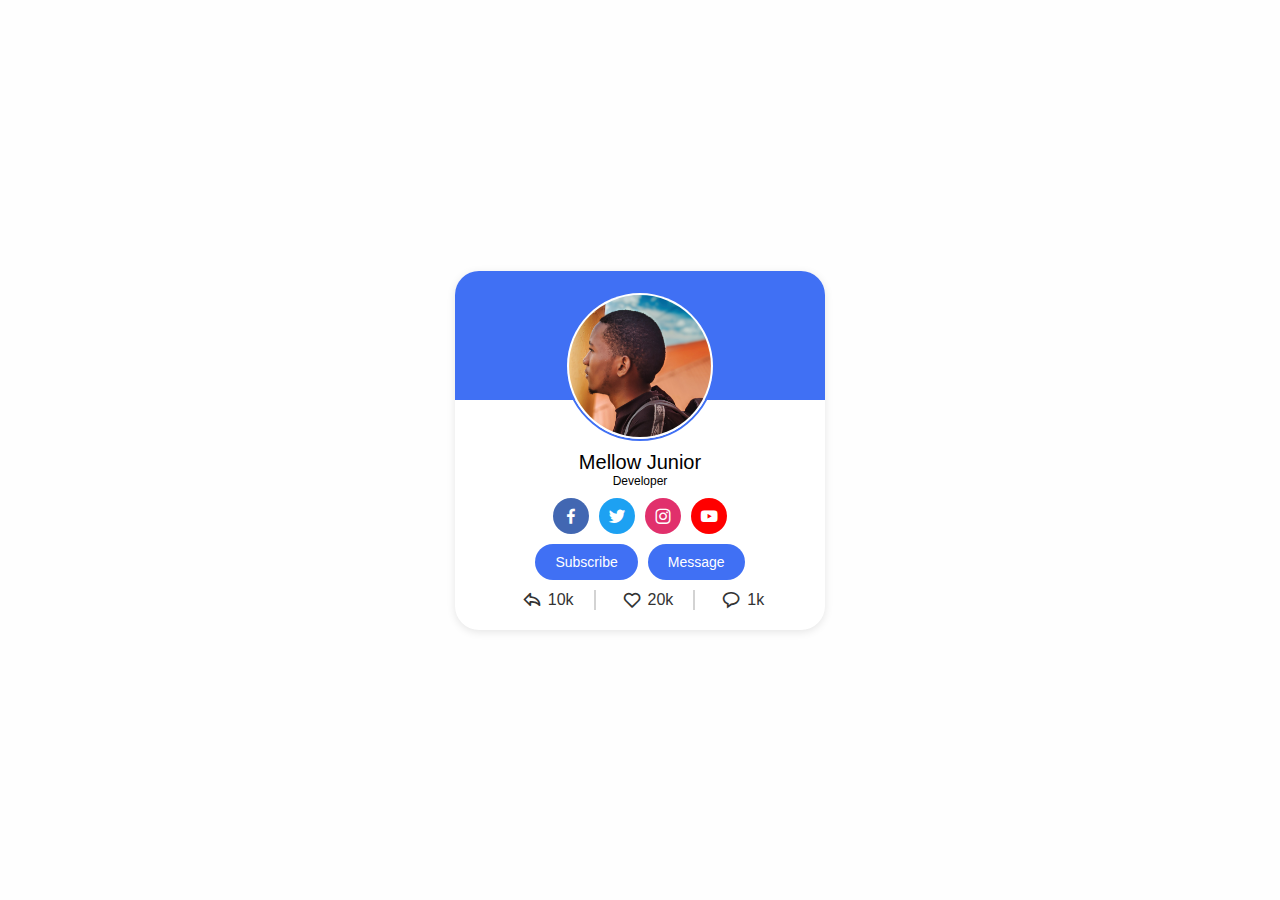
==== index.html @ a34df691 "Adding files using git bash" ====
<!DOCTYPE html>
<html>
<head>
	<meta charset="utf-8">
	<meta name="viewport" content="width=device-width, initial-scale=1">
	<title>Attempt 2 - profile card</title>
	<link rel="stylesheet" type="text/css" href="main.css">
	<link href='https://unpkg.com/boxicons@2.1.4/css/boxicons.min.css' rel='stylesheet'>
</head>
<body>
	<div class="profile-card">
		<div class="image">
			<img src="profile.jpg" class="profile-img">
		</div>

		<div class="text-data">
			<span class="name">Mellow Junior</span>
			<span class="occupation">Developer</span>
		</div>

		<div class="social-buttons">
			<a href="#" class="link" style="background: #4267b2;"><i class="bx bxl-facebook"></i></a>
			<a href="#" class="link" style="background: #1da1f2"><i class="bx bxl-twitter"></i></a>
			<a href="#" class="link" style="background: #e1306c;"><i class="bx bxl-instagram"></i></a>
			<a href="#" class="link" style="background: #ff0000;"><i class="bx bxl-youtube"></i></a>
		</div>

		<div class="buttons">
			<button class="button">Subscribe</button>
			<button class="button">Message</button>
		</div>

		<div class="analytics">
			<div class="data">
				<i class="bx bx-share"></i>
				<span class="number">10k</span>
			</div>

			<div class="data">
				<i class="bx bx-heart"></i>
				<span class="number">20k</span>
			</div>

			<div class="data">
				<i class="bx bx-message-rounded"></i>
				<span class="number">1k</span>
			</div>
		</div>
	</div>
</body>
</html>
---- main.css ----
*{
	margin: 0;
	padding: 0;
	box-sizing: border-box;
	font-family: sans-serif;
}

body{
	background-color: #fefefe;
	height: 100vh;
	display: flex;
	align-items: center;
	justify-content: center;
}
.profile-card{
	display: flex;
	flex-direction: column;
	align-items: center;
	justify-content: center;
	padding: 20px;
	max-width: 370px;
	width: 100%;
	background-color: #fff;
	border-radius: 24px;
	box-shadow: 0 2px 8px rgba(0, 0, 0, 0.1);
	position: relative;
}
.profile-card::before{
	content: '';
	position: absolute;
	top: 0;
	left: 0;
	background-color: #4070f4;
	width: 100%;
	height: 36%;
	border-radius: 24px 24px 0 0;
}
.profile-card .image{
	width: 150px;
	height: 150px;
	display: flex;
	align-items: center;
	justify-content: center;
	border: 2px solid #4070f4;
	border-radius: 50%;
}

.image .profile-img{
	position: relative;
	width: 100%;
	height: 100%;
	object-fit: cover;
	padding: 2px;
	border-radius: 50%;
	background-color: #fff;
}

.text-data{
	display: flex;
	flex-direction: column;
	align-items: center;
	justify-content: center;
	margin-top: 10px;
}

.text-data .name{
	font-size: 20px;
	font-weight: 500;
}
.text-data .occupation{
	font-size: 12px;
	font-weight: 200;
}

.social-buttons{
	display: flex;
	align-items: center;
	justify-content: center;
}

.social-buttons .link{
	display: flex;
	align-items: center;
	justify-content: center;
	padding: 8px;
	margin: 10px 5px;
	background-color: lightblue;
	border-radius: 50%;
	text-decoration: none;
	font-size: 20px;
	color: white;
	transition: all 0.2 ease;
}

.social-buttons .link:hover{
	opacity: 0.8;
}

.buttons{
	display: flex;
	align-items: center;
	justify-content: center;

}
.buttons .button{
	display: flex;
	align-items: center;
	justify-content: center;
	background-color: #4070f4;
	padding: 10px 20px;
	border-radius: 24px;
	border: none;
	color: white;
	font-size: 14px;
	font-weight: 400;
	margin: 0 5px;
	cursor: pointer;
	transition: all 0.3 ease;
}

.buttons .button:hover{
	opacity: 0.8;
}

.analytics{
	display: flex;
	align-items: center;
	justify-content: center;
	margin-top: 10px;
}
.analytics .data{
	display: flex;
	align-items: center;
	justify-content: center;
	padding: 0 20px;
	color: #333;
	border-right: 2px solid lightgrey;
}
.data i{
	font-size: 20px;
	margin: 0 6px;
}
.data:last-child{
	border-right: none;
}
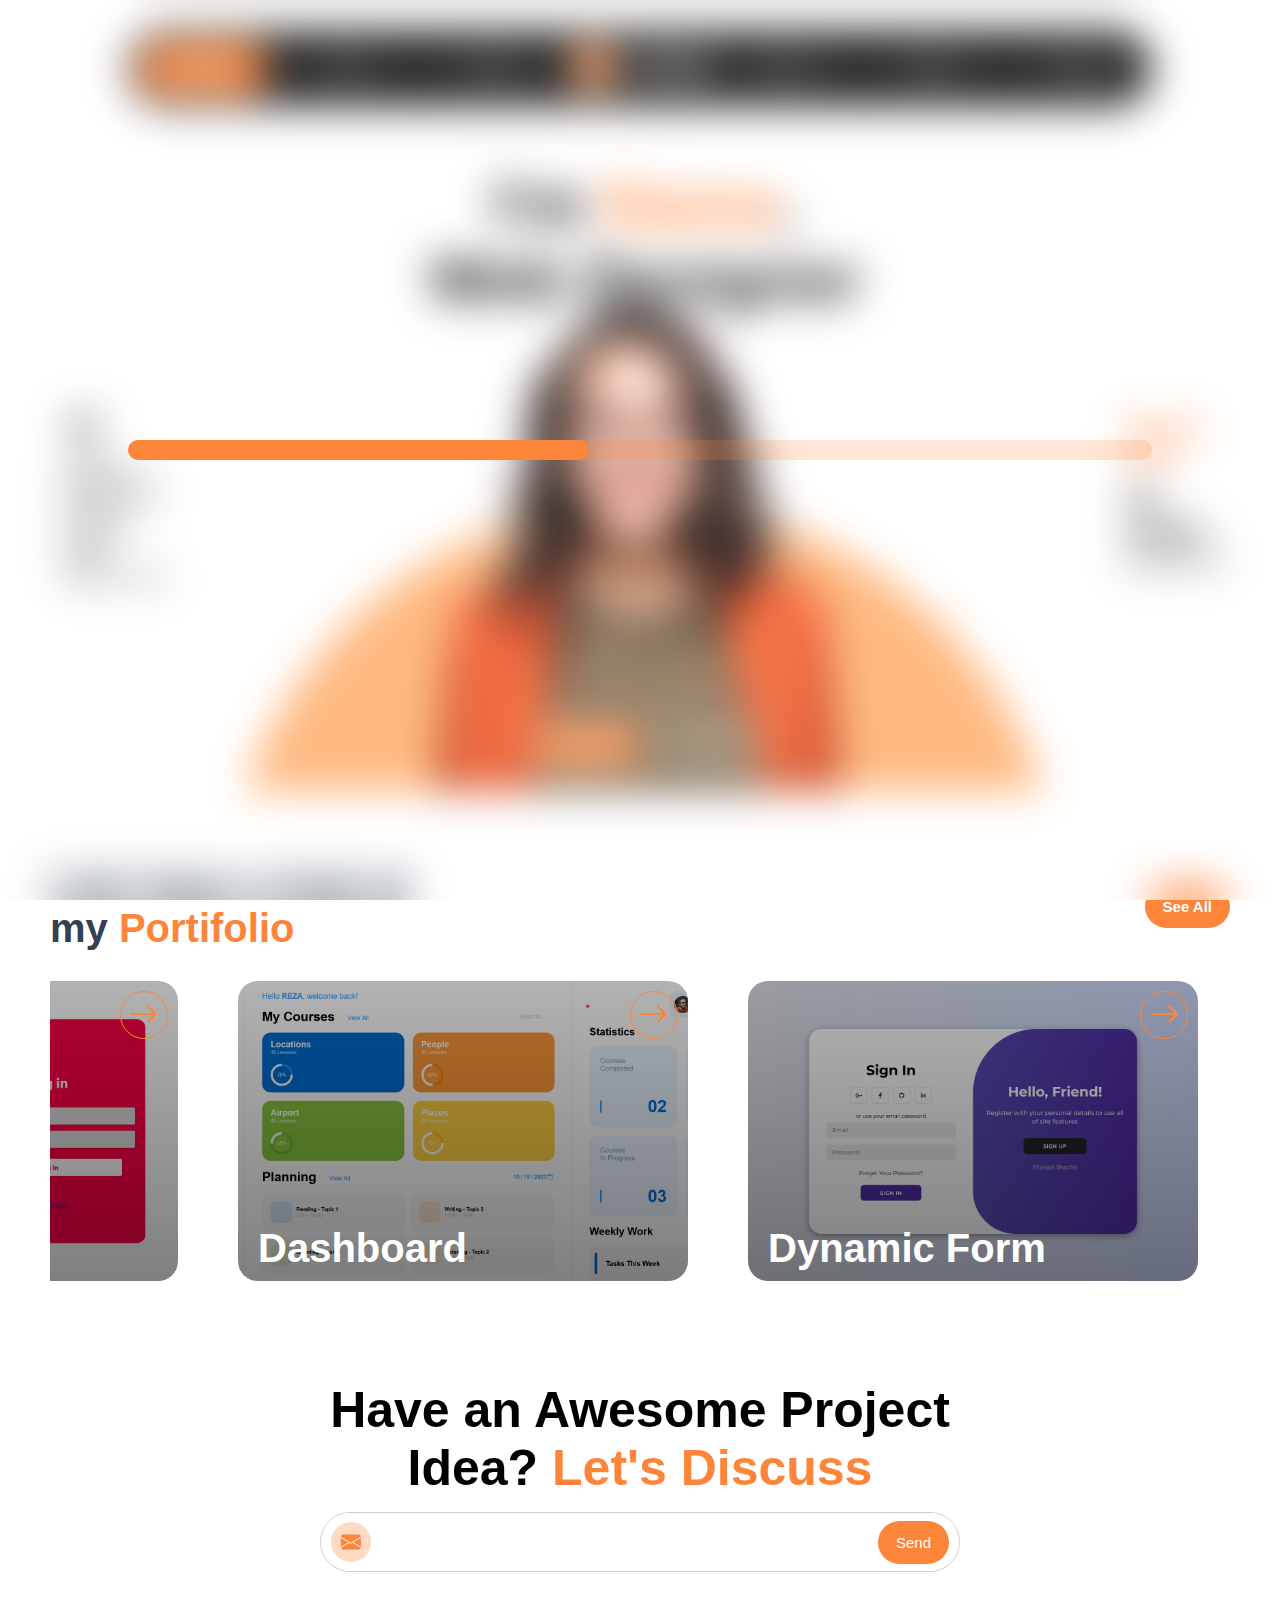
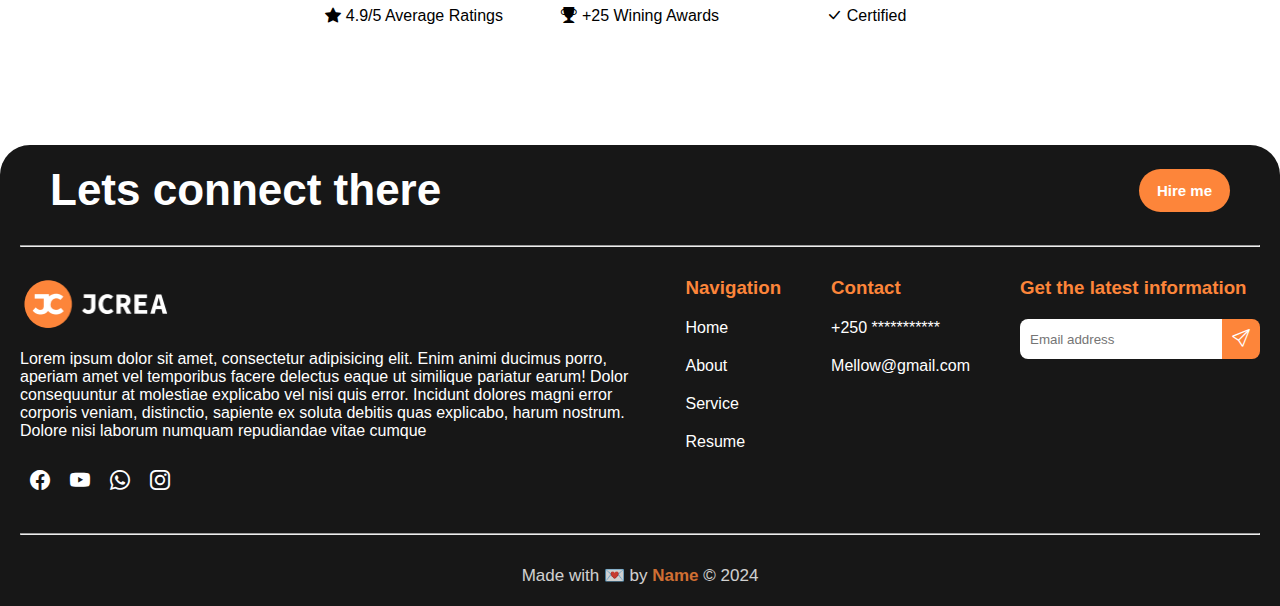
==== commit ecb228e8: "ok" ====
--- a/index.html
+++ b/index.html
@@ -1,51 +1,185 @@
 <!DOCTYPE html>
-<html>
+<html lang="en">
 <head>
-	<meta charset="utf-8">
-	<meta name="viewport" content="width=device-width, initial-scale=1">
-	<title>Attempt 2 - profile card</title>
-	<link rel="stylesheet" type="text/css" href="main.css">
-	<link href='https://unpkg.com/boxicons@2.1.4/css/boxicons.min.css' rel='stylesheet'>
+    <meta charset="UTF-8">
+    <meta name="viewport" content="width=device-width, initial-scale=1.0">
+    <title>Portifolio</title>
+    <link rel="stylesheet" href="assets/vendor/icons/bootstrap-icons.css">
+    <link rel="stylesheet" href="assets/css/main.css">
 </head>
-<body>
-	<div class="profile-card">
-		<div class="image">
-			<img src="profile.jpg" class="profile-img">
-		</div>
+<body onload="load_now()">
+    <header class="navigation">
+        <nav>
+            <div class="left-navs">
+                <a href="#" class="nav-link active">Home</a>
+                <a href="#contact" class="nav-link">About</a>
+                <a href="#portifolio" class="nav-link">Service</a>
+            </div>
+            
+            <div class="middle-navs">
+                <img src="assets/img/logo.png" alt="logo-img">
+            </div>
 
-		<div class="text-data">
-			<span class="name">Mellow Junior</span>
-			<span class="occupation">Developer</span>
-		</div>
+            <div class="right-navs">
+                <a href="#portifolio" class="nav-link">Resume</a>
+                <a href="#portifolio" class="nav-link">Project</a>
+                <a href="#contact" class="nav-link">Contact</a>
+            </div>
+        </nav>
+    </header>
 
-		<div class="social-buttons">
-			<a href="#" class="link" style="background: #4267b2;"><i class="bx bxl-facebook"></i></a>
-			<a href="#" class="link" style="background: #1da1f2"><i class="bx bxl-twitter"></i></a>
-			<a href="#" class="link" style="background: #e1306c;"><i class="bx bxl-instagram"></i></a>
-			<a href="#" class="link" style="background: #ff0000;"><i class="bx bxl-youtube"></i></a>
-		</div>
+    <!-- =========================================== -->
+    <section class="hero" id="hero">
+        <div class="content">
+            <div class="left-cont">
+                <i class="bi bi-quote"></i>
+                <p>Name's Exceptional product design ensure our website's success. Highly Recommended</p>
+            </div>
+            <div class="middle-cont">
+                <h3>I'm <span>Name</span>,<br>Web Designer</h3>
+                <img src="assets/img/hero.png" alt="hero-img">
+                <div class="options">
+                    <div class="opt active">Portifolio</div>
+                    <div class="opt">Hire me</div>
+                </div>
+            </div>
+            <div class="right-cont">
+                <div class="stars">
+                    <i class="bi bi-star-fill"></i>
+                    <i class="bi bi-star-fill"></i>
+                    <i class="bi bi-star-fill"></i>
+                    <i class="bi bi-star-fill"></i>
+                    <i class="bi bi-star-fill"></i>
+                </div>
+                <div class="text">
+                    <h4>10 Years</h4>
+                    <h5>Experience</h5>
+                </div>
+            </div>
 
-		<div class="buttons">
-			<button class="button">Subscribe</button>
-			<button class="button">Message</button>
-		</div>
+        </div>
+    </section>
+    <!-- =========================================== -->
 
-		<div class="analytics">
-			<div class="data">
-				<i class="bx bx-share"></i>
-				<span class="number">10k</span>
-			</div>
+    <section class="portifolio" id="portifolio">
+        <div class="top">
+            <h3>Lets have a look at<br>my <span>Portifolio</span></h3>
+            <button class="more">See All</button>
+        </div>
 
-			<div class="data">
-				<i class="bx bx-heart"></i>
-				<span class="number">20k</span>
-			</div>
+        <div class="projects-container" id="projs">
 
-			<div class="data">
-				<i class="bx bx-message-rounded"></i>
-				<span class="number">1k</span>
-			</div>
-		</div>
-	</div>
+            <div class="procjet">
+                <a href="#"><i class="bi bi-arrow-right"></i></a>
+                <div class="img" style="background: linear-gradient(rgba(0, 0, 0, 0.3), rgba(0, 0, 0, 0.5)), url('assets/img/p2.png');background-position: center;background-size: cover;background-repeat: no-repeat;"></div>
+                <h3>Login Form</h3>
+            </div>
+
+            <div class="procjet">
+                <a href="#"><i class="bi bi-arrow-right"></i></a>
+                <div class="img" style="background: linear-gradient(rgba(0, 0, 0, 0.3), rgba(0, 0, 0, 0.5)), url('assets/img/p3.png');background-position: center;background-size: cover;background-repeat: no-repeat;"></div>
+                <h3>Dashboard</h3>
+            </div>
+
+            <div class="procjet">
+                <a href="#"><i class="bi bi-arrow-right"></i></a>
+                <div class="img" style="background: linear-gradient(rgba(0, 0, 0, 0.3), rgba(0, 0, 0, 0.5)), url('assets/img/p4.png');background-position: center;background-size: cover;background-repeat: no-repeat;"></div>
+                <h3>Dynamic Form</h3>
+            </div>
+
+            <div class="procjet">
+                <a href="#"><i class="bi bi-arrow-right"></i></a>
+                <div class="img" style="background: linear-gradient(rgba(0, 0, 0, 0.3), rgba(0, 0, 0, 0.5)), url('assets/img/p5.png');background-position: center;background-size: cover;background-repeat: no-repeat;"></div>
+                <h3>Color changer</h3>
+            </div>
+
+            <div class="procjet">
+                <a href="#"><i class="bi bi-arrow-right"></i></a>
+                <div class="img" style="background: linear-gradient(rgba(0, 0, 0, 0.3), rgba(0, 0, 0, 0.5)), url('assets/img/p5.jpg');background-position: center;background-size: cover;background-repeat: no-repeat;"></div>
+                <h3>Graphic design</h3>
+            </div>
+        </div>
+    </section>
+    
+    <section class="email-section" id="contact">
+        <div class="content">
+            <h3>Have an Awesome Project<br>Idea? <span>Let's Discuss</span></h3>
+            <div class="input-container">
+                <span class="bi bi-envelope-fill"></span>
+                <input type="email" class="email">
+                <button class="send">Send</button>
+            </div>
+            <div class="achvs">
+                <div class="achv">
+                    <i class="bi bi-star-fill"></i>
+                    <p class="text">4.9/5 Average Ratings</p>
+                </div>
+
+                <div class="achv">
+                    <i class="bi bi-trophy-fill"></i>
+                    <p class="text">+25 Wining Awards</p>
+                </div>
+
+                <div class="achv">
+                    <i class="bi bi-check-lg"></i>
+                    <p class="text">Certified</p>
+                </div>
+            </div>
+        </div>
+    </section>
+
+    <footer class="footer">
+        <div class="top">
+            <h3>Lets connect there</h3>
+            <button class="hire">Hire me</button>
+        </div>
+        
+        <hr>
+
+        <div class="pts">
+            <div class="pt pt-1">
+                <img src="assets/img/logo.png" alt="logo-img">
+                <p>Lorem ipsum dolor sit amet, consectetur adipisicing elit. Enim animi ducimus porro, aperiam amet vel temporibus facere delectus eaque ut similique pariatur earum! Dolor consequuntur at molestiae explicabo vel nisi quis error. Incidunt dolores magni error corporis veniam, distinctio, sapiente ex soluta debitis quas explicabo, harum nostrum. Dolore nisi laborum numquam repudiandae vitae cumque </p>
+                <div class="social-links">
+                    <a href="#"><i class="bi bi-facebook"></i></a>
+                    <a href="#"><i class="bi bi-youtube"></i></a>
+                    <a href="#"><i class="bi bi-whatsapp"></i></a>
+                    <a href="#"><i class="bi bi-instagram"></i></a>
+                </div>
+            </div>
+            <div class="pt pt-2">
+                <h3><span>Navigation</span></h3>
+                <div class="navs">
+                    <a href="#hero">Home</a>
+                    <a href="#contact">About</a>
+                    <a href="#portifolio">Service</a>
+                    <a href="#portifolio">Resume</a>
+                </div>
+            </div>
+            <div class="pt pt-3">
+                <h3><span>Contact</span></h3>
+                <div class="navs">
+                    <p>+250 ***********</p>
+                    <p>Mellow@gmail.com</p>
+                </div>
+            </div>
+            <div class="pt pt-4">
+                <h3><span>Get the latest information</span></h3>
+                <div class="inp-group">
+                    <input type="email" placeholder="Email address">
+                    <button><i class="bi bi-send"></i></button>
+                </div>
+            </div>
+        </div>
+
+        <hr>
+        
+        <p class="footer-text">Made with 💌 by <b><span>Name</span></b> &copy; 2024</p>
+    </footer>
+
+    <div class="preloader">
+        <div class="loading-bar"><div class="loading"></div></div>
+    </div>
+    <script src="assets/js/main.js"></script>
 </body>
 </html>--- a/assets/css/main.css
+++ b/assets/css/main.css
@@ -0,0 +1,467 @@
+:root {
+  --primary: #fd853a;
+  --secondary: #171717;
+  --nav-text: #fff;
+  --body-text: #344054;
+  --rad: 80px;
+  --font: sans-serif;
+}
+* {
+  margin: 0;
+  padding: 0;
+  box-sizing: border-box;
+  font-family: var(--font);
+  scrollbar-width: thin;
+  scroll-behavior: smooth;
+}
+header {
+  display: flex;
+  justify-content: center;
+  margin-top: 30px;
+}
+nav {
+  background: var(--secondary);
+  display: flex;
+  justify-content: space-between;
+  align-items: center;
+  width: 80%;
+  padding: 10px;
+  border-radius: var(--rad);
+  border: none;
+}
+.left-navs,
+.right-navs {
+  display: flex;
+  gap: 15px;
+}
+nav a {
+  color: var(--nav-text);
+  text-decoration: none;
+  height: 55px;
+  width: 130px;
+  display: flex;
+  justify-content: center;
+  align-items: center;
+  border-radius: var(--rad);
+  transition: .2s;
+}
+nav a.active {
+  background: var(--primary);
+  font-weight: 900;
+}
+nav a:hover {
+  background: var(--primary);
+  opacity: 0.9;
+}
+.hero {
+  display: flex;
+  justify-content: center;
+  margin-top: 40px;
+}
+.content {
+  display: flex;
+  width: 90%;
+  align-items: center;
+}
+.left-cont,
+middle-cont,
+.right-cont {
+  flex: 50%;
+  width: 100%;
+}
+.left-cont p {
+  font-size: 15px;
+  width: 100%;
+}
+.left-cont i {
+  font-size: 40px
+
+
+
+
+}
+.middle-cont {
+  display: flex;
+  flex-direction: column;
+  align-items: center;
+  position: relative;
+}
+.middle-cont h3 {
+  font-size: 65px;
+  text-align: center;
+  font-weight: 600;
+  position: relative;
+  top: 20px;
+/*   z-index: -1 */
+}
+span {
+  color: var(--primary);
+}
+.middle-cont .options {
+  display: flex;
+  align-items: center;
+  justify-content: center;
+  gap: 10px;
+  background: rgba(255, 255, 255, 0.1);
+  backdrop-filter: blur(3px);
+  border: 2px solid rgba(255, 255, 255, 0.6);
+  width: 230px;
+  height: 50px;
+  padding: 5px;
+  position: relative;
+  bottom: 70px;
+  border-radius: var(--rad);
+}
+.middle-cont .options .opt {
+  height: 40px;
+  padding: 15px;
+  display: flex;
+  align-items: center;
+  justify-content: center;
+  width: 100%;
+  border-radius: var(--rad);
+  color: var(--nav-text);
+  cursor: pointer;
+}
+.options .opt.active {
+  background: var(--primary);
+  font-weight: 600;
+}
+.right-cont {
+  display: flex;
+  flex-direction: column;
+  gap: 10px;
+  align-items: center;
+}
+.right-cont .text h4 {
+  font-size: 30px;
+  font-weight: 900;
+}
+.right-cont i {
+  color: var(--primary);
+  font-size: 22px;
+}
+.right-cont .text h5 {
+  font-size: 20px;
+  display: flex;
+  justify-content: flex-end;
+  font-weight: 400;
+}
+.portifolio {
+  display: flex;
+  flex-direction: column;
+  gap: 30px;
+  margin: 20px 50px;
+}
+.portifolio .top{
+  display: flex;
+  align-items: center;
+  justify-content: space-between;
+}
+.portifolio .top h3{
+  font-size: 40px;
+  font-weight: 800;
+  color: var(--body-text);
+}
+.more{
+  font-size: 15px;  
+  padding: 13px 18px;
+  border-radius: var(--rad);
+  border: none;
+  background: var(--primary);
+  color: var(--nav-text);
+  font-weight: 600;
+  transition: .2s all ease;
+  cursor: pointer;
+}
+.more:hover{
+  background: var(--secondary);
+  color: var(--nav-text);
+}
+.more:active{
+  opacity: 0.8;
+}
+.projects-container{
+  display: flex;
+  gap: 60px;
+  /* flex-wrap: wrap; */
+  overflow-x: hidden;
+}
+.projects-container .procjet{
+  display: flex;
+  flex-direction: column;
+  position: relative;
+}
+.procjet a{
+  font-size: 30px;
+  font-weight: 900;
+  border: 1px solid;
+  width: fit-content;
+  padding: 6px 8px;
+  border-radius: 100%;
+  display: flex;
+  align-items: center;
+  justify-content: center;
+  color: var(--primary);
+  position: absolute;
+  right: 10px;
+  top: 10px;
+  z-index: 100;
+  transition: .2s all ease;
+}
+.procjet a:hover{
+  background: var(--primary);
+  color: black;
+  border-color: var(--primary);
+  box-shadow: 0 0 6px var(--primary);
+}
+.projects-container .procjet .img{
+  width: 450px;
+  height: 300px;
+  background-color: var(--primary);
+  background: linear-gradient(rgba(0, 0, 0, 0.3), rgba(0, 0, 0, 0.5));
+  /* filter: brightness(50%); */
+  border-radius: 20px;
+}
+.procjet h3{
+  font-size: 40px;
+  position: absolute;
+  bottom: 0;
+  padding: 10px 20px;
+  color: white;
+}
+
+.email-section{
+  margin: 100px 0px;
+  display: flex;
+}
+.email-section .content{
+  display: flex;
+  flex-direction: column;
+  width: 100%;
+  justify-content: center;
+  align-items: center;
+  gap: 15px;
+}
+.email-section .content h3{
+  font-size: 50px;
+  text-align: center;
+}
+
+.email-section .input-container{
+  display: flex;
+  align-items: center;
+  justify-content: center;
+  /* background-color: red; */
+  border: 1px solid rgb(0, 0, 0, 0.2);
+  width: 50%;
+  height: 60px;
+  border-radius: var(--rad);
+  position: relative;
+}
+.email-section .input-container input{
+  width: 100%;
+  height: 100%;
+  border-radius: var(--rad);
+  border: none;
+  padding: 0 60px;
+  outline: 0;
+  transition: .2s all ease;
+}
+.email-section .input-container input:focus{
+  border: 1px solid var(--primary);
+}
+.email-section .input-container span{
+  font-size: 20px;
+  position: absolute;
+  left: 10px;
+  background-color: rgba(253, 133, 58, 0.3);
+  /* box-shadow: 0 0 10px ; */
+  border-radius: var(--rad);
+  height: 40px;
+  width: 40px;
+  display: flex;
+  align-items: center;
+  justify-content: center;
+}
+.email-section .input-container .send{
+  position: absolute;
+  right: 10px;
+  font-size: 15px;  
+  padding: 13px 18px;
+  border-radius: var(--rad);
+  border: none;
+  background: var(--primary);
+  color: var(--nav-text);
+  font-weight: 100;
+  transition: .2s all ease;
+  cursor: pointer; 
+}
+.email-section .input-container .send:hover{
+  background: var(--secondary);
+  color: var(--nav-text);
+}
+.email-section .achvs{
+  margin: 20px 0px;
+  display: flex;
+  justify-content: space-between;
+  align-items: space-between;
+  width: 53%;
+}
+.email-section .achvs .achv{
+  display: flex;
+  align-items: center;
+  justify-content: center;
+  gap: 5px;
+}
+.email-section .achvs .achv i{
+  font-size: 16px;
+}
+.achvs .achv{
+  flex: 50%;
+}
+footer{
+  background: var(--secondary);
+  color: var(--nav-text);
+  display: flex;
+  flex-direction: column;
+  gap: 30px;
+  padding: 20px;
+  border-radius: 30px 30px 0 0;
+}
+footer .top{
+  display: flex;
+  justify-content: space-between;
+  align-items: center;
+  padding: 0 30px;
+}
+footer .top h3{
+  font-size: 44px;
+}
+footer .top .hire{
+  font-size: 15px;  
+  padding: 13px 18px;
+  border-radius: var(--rad);
+  border: none;
+  background: var(--primary);
+  color: var(--nav-text);
+  font-weight: 600;
+  cursor: pointer;  
+}
+footer .pts{
+  display: flex;
+  gap: 50px;
+}
+.pt img{
+  width: 150px;
+
+}
+.pt{
+  display: flex;
+  flex-direction: column;
+  flex: 50%;
+  gap: 20px;
+}
+.pt .navs{
+  display: flex;
+  flex-direction: column;
+  gap: 20px;
+}
+.pt .navs a{
+  color: var(--nav-text);
+  text-decoration: none;
+  transition: .2s all ease;
+}
+.pt .navs a:hover{
+  color: var(--primary);
+}
+.pt .social-links{
+  /* color: var(--nav-text); */
+  display: flex ;
+  flex-direction: row;
+  align-items: center;
+}
+.pt .social-links a{
+  color: var(--nav-text);
+  font-size: 20px;
+  transition: .1s all ease;
+  padding: 10px;
+}
+.pt .social-links a:hover{
+  color: var(--primary);
+  transform: translateY(-10px);
+}
+.inp-group{
+  display: flex;
+  height: 40px;
+  width: 240px;
+}
+.inp-group input{
+  width: 100%;
+  border-radius: 8px 0 0 8px;
+  outline: 0;
+  padding: 0 10px;
+}
+.inp-group button{
+  border-radius: 0 8px 8px 0;
+  padding: 10px;
+  display: flex;
+  align-items: center;
+  justify-content: center;
+  cursor: pointer;
+  background: var(--primary);
+  color: var(--nav-text);
+  font-size: 18px;
+  transition: .2s all ease;
+}
+.inp-group button:hover{
+  opacity: 0.8;
+}
+.inp-group button:active{
+  opacity: 0.9;
+}
+.inp-group input, .inp-group button{
+  border: none;
+}
+.pt-1{
+  flex: 65%;
+}
+.pt-2{
+  flex: 5%;
+}
+.pt-3{
+  flex: 5%;
+}
+.pt-4{
+  flex: 25%;
+}
+
+.footer-text{
+  text-align: center;
+  opacity: 0.8;
+  font-size: 17px;
+}
+.preloader{
+  content: '';
+  position: absolute;
+  top: 0;
+  background-color: rgba(255, 255, 255, 0.1);
+  backdrop-filter: blur(20px);
+  width: 100%;
+  height: 100%;
+  display: flex;
+  align-items: center;
+  justify-content: center;
+}
+.preloader .loading-bar{
+  background: rgba(253, 133, 58, 0.2);
+  height: 20px;
+  width: 80%;
+  border-radius: var(--rad);
+}
+.preloader .loading-bar .loading{
+  height: 100%;
+  background: var(--primary);
+  width: 0px;
+  border-radius: var(--rad);
+}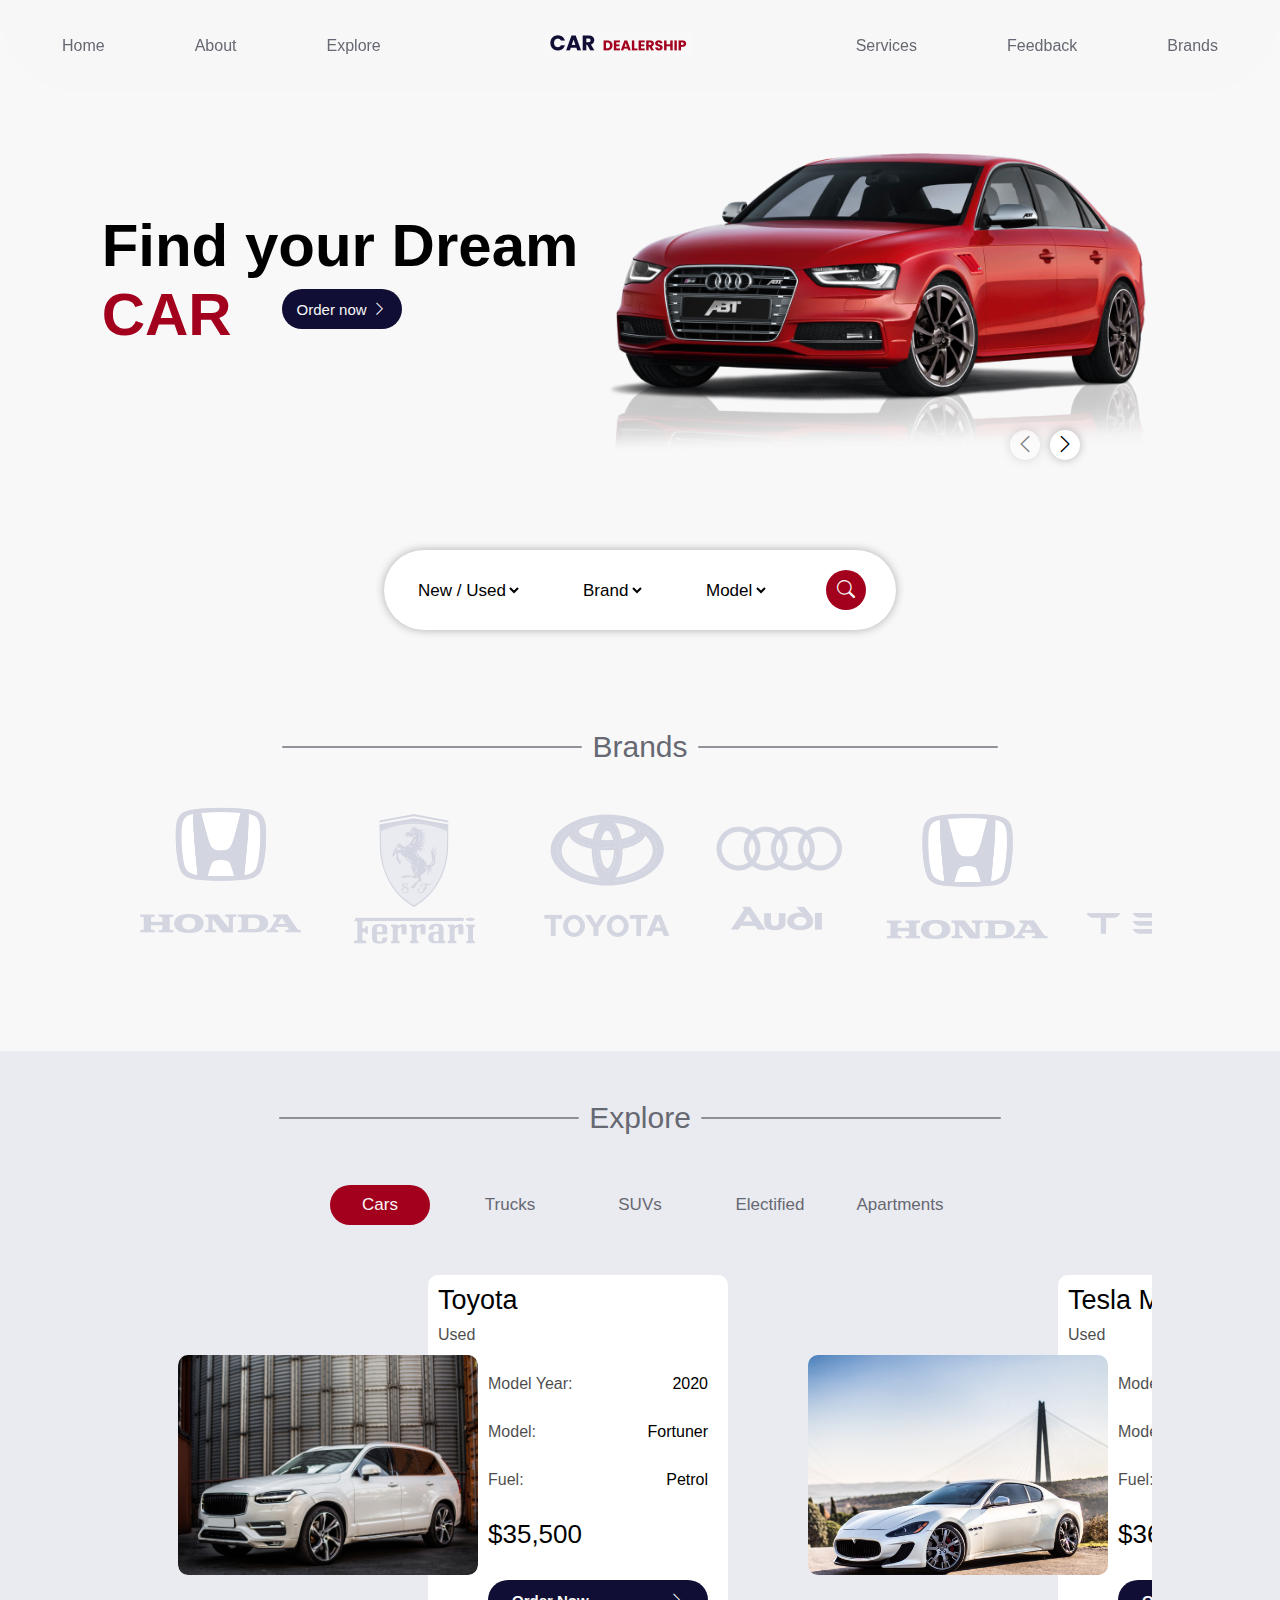
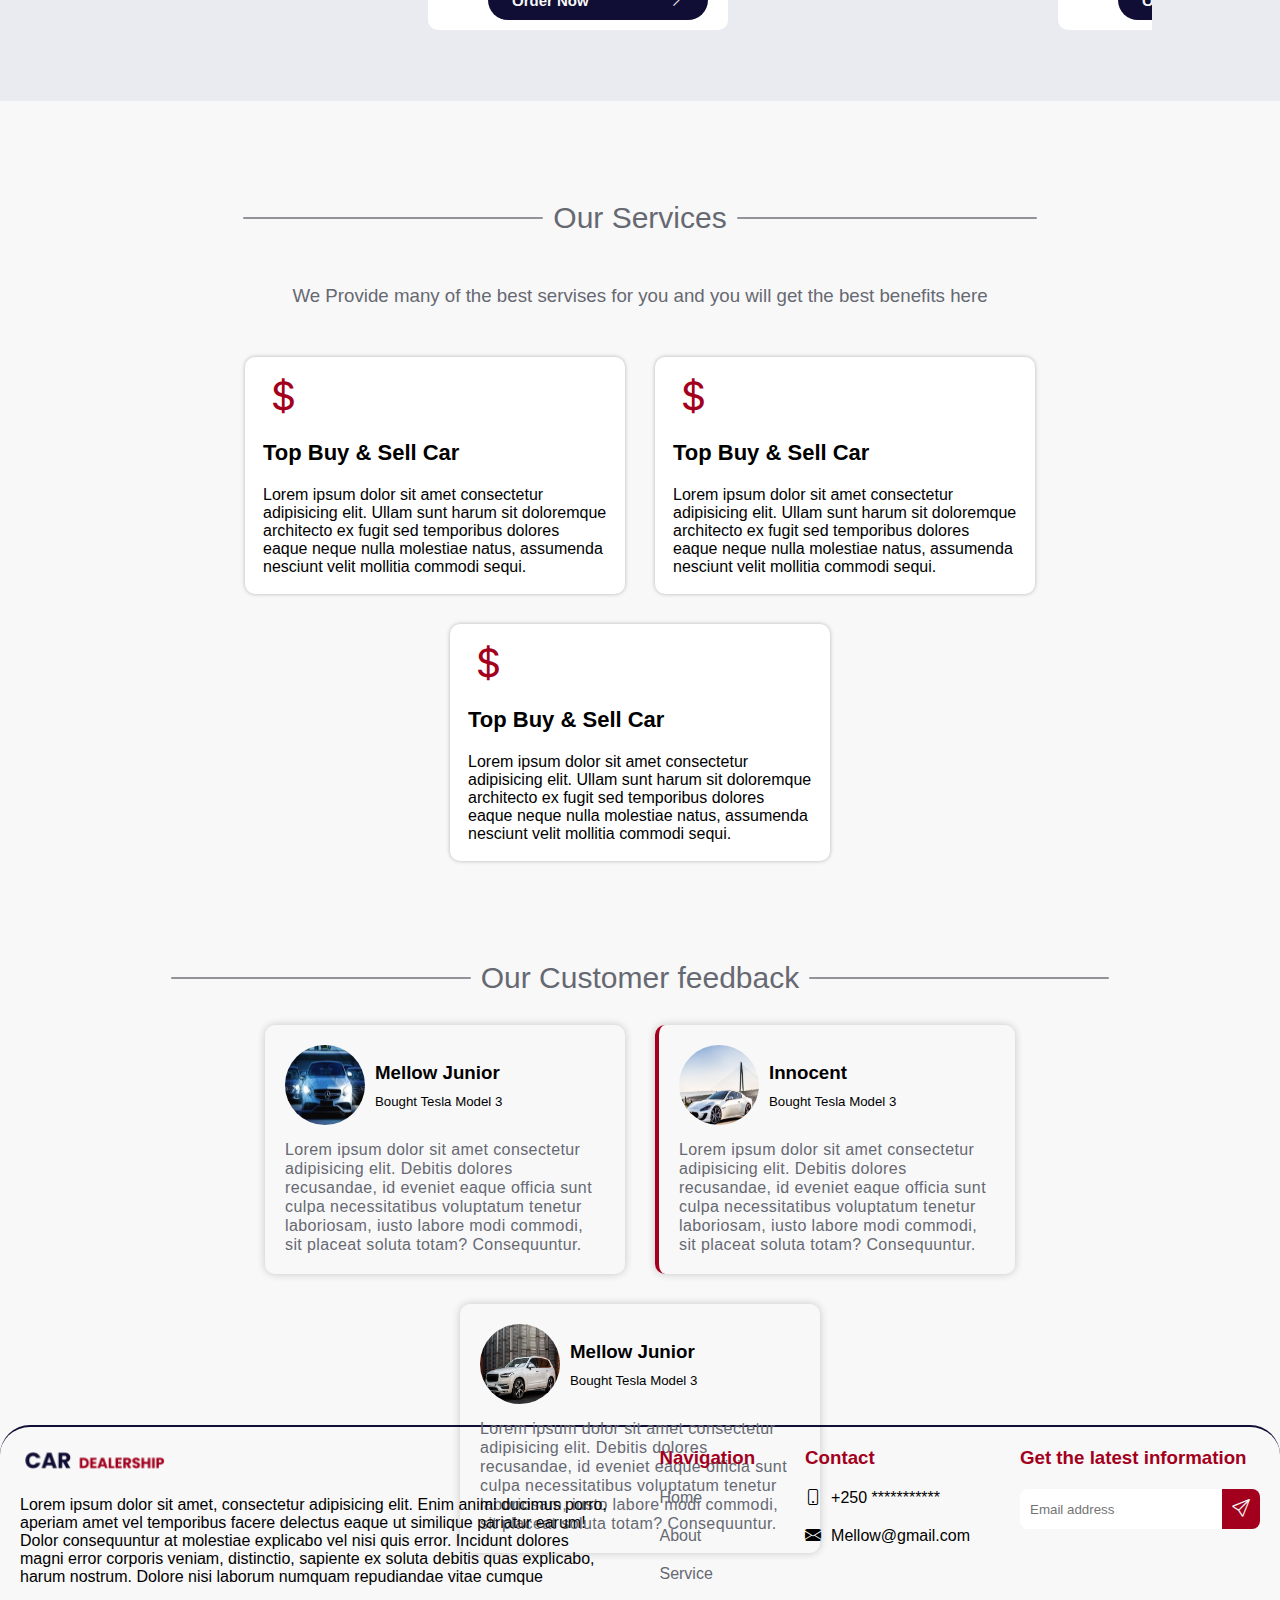
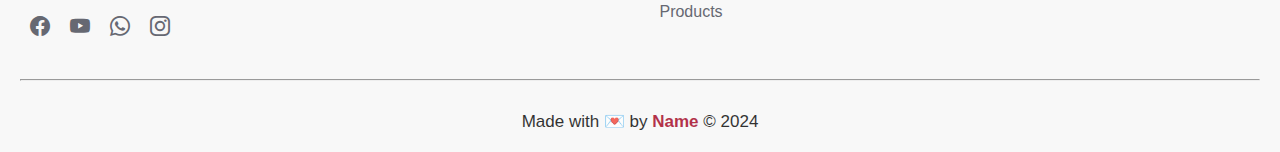
==== commit 09848521: "ok" ====
--- a/index.html
+++ b/index.html
@@ -3,139 +3,282 @@
 <head>
     <meta charset="UTF-8">
     <meta name="viewport" content="width=device-width, initial-scale=1.0">
-    <title>Portifolio</title>
+    <title>Cars</title>
+    <link rel="stylesheet" href="assets/css/main.css">
     <link rel="stylesheet" href="assets/vendor/icons/bootstrap-icons.css">
-    <link rel="stylesheet" href="assets/css/main.css">
 </head>
-<body onload="load_now()">
-    <header class="navigation">
+<body>
+    <header>
         <nav>
-            <div class="left-navs">
-                <a href="#" class="nav-link active">Home</a>
-                <a href="#contact" class="nav-link">About</a>
-                <a href="#portifolio" class="nav-link">Service</a>
-            </div>
-            
-            <div class="middle-navs">
+            <div class="nav left-cont">
+                <a href="#hero" class="nav-link">Home</a>
+                <a href="#feedback" class="nav-link">About</a>
+                <a href="#product" class="nav-link">Explore</a>
+            </div>
+            <div class="middel-cont">
                 <img src="assets/img/logo.png" alt="logo-img">
             </div>
-
-            <div class="right-navs">
-                <a href="#portifolio" class="nav-link">Resume</a>
-                <a href="#portifolio" class="nav-link">Project</a>
-                <a href="#contact" class="nav-link">Contact</a>
+            <div class="nav right-cont">
+                <a href="#product" class="nav-link">Services</a>
+                <a href="#feedback" class="nav-link">Feedback</a>
+                <a href="#brands" class="nav-link">Brands</a>
             </div>
         </nav>
     </header>
 
-    <!-- =========================================== -->
     <section class="hero" id="hero">
+        <div class="text">
+            <h3>
+                Find your Dream<br><span>CAR</span>
+                <button class="btn-drk">Order now <i class="bi bi-chevron-right"></i></button>
+            </h3>
+        </div>
+        <div class="img-cont"></div>
+        <div class="controls">
+            <button class="control-left disabled"><i class="bi bi-chevron-left"></i></button>
+            <button class="control-right"><i class="bi bi-chevron-right"></i></button>
+        </div>
+
+    </section>
+
+    <section class="filter-cont">
+        <div class="filter">
+            <div class="filter-options">
+                <select>
+                    <option value="">New / Used</option>
+                </select>
+            </div>
+
+            <div class="filter-options">
+                <select>
+                    <option value="">Brand</option>
+                </select>
+            </div>
+
+            <div class="filter-options">
+                <select>
+                    <option value="">Model</option>
+                </select>
+            </div>
+
+            <button class="search-btn"><i class="bi bi-search"></i></button>
+        </div>
+    </section>
+
+    <section class="brands-section" id="brands">
         <div class="content">
-            <div class="left-cont">
-                <i class="bi bi-quote"></i>
-                <p>Name's Exceptional product design ensure our website's success. Highly Recommended</p>
-            </div>
-            <div class="middle-cont">
-                <h3>I'm <span>Name</span>,<br>Web Designer</h3>
-                <img src="assets/img/hero.png" alt="hero-img">
-                <div class="options">
-                    <div class="opt active">Portifolio</div>
-                    <div class="opt">Hire me</div>
-                </div>
-            </div>
-            <div class="right-cont">
-                <div class="stars">
-                    <i class="bi bi-star-fill"></i>
-                    <i class="bi bi-star-fill"></i>
-                    <i class="bi bi-star-fill"></i>
-                    <i class="bi bi-star-fill"></i>
-                    <i class="bi bi-star-fill"></i>
-                </div>
-                <div class="text">
-                    <h4>10 Years</h4>
-                    <h5>Experience</h5>
-                </div>
-            </div>
-
-        </div>
-    </section>
-    <!-- =========================================== -->
-
-    <section class="portifolio" id="portifolio">
-        <div class="top">
-            <h3>Lets have a look at<br>my <span>Portifolio</span></h3>
-            <button class="more">See All</button>
-        </div>
-
-        <div class="projects-container" id="projs">
-
-            <div class="procjet">
-                <a href="#"><i class="bi bi-arrow-right"></i></a>
-                <div class="img" style="background: linear-gradient(rgba(0, 0, 0, 0.3), rgba(0, 0, 0, 0.5)), url('assets/img/p2.png');background-position: center;background-size: cover;background-repeat: no-repeat;"></div>
-                <h3>Login Form</h3>
-            </div>
-
-            <div class="procjet">
-                <a href="#"><i class="bi bi-arrow-right"></i></a>
-                <div class="img" style="background: linear-gradient(rgba(0, 0, 0, 0.3), rgba(0, 0, 0, 0.5)), url('assets/img/p3.png');background-position: center;background-size: cover;background-repeat: no-repeat;"></div>
-                <h3>Dashboard</h3>
-            </div>
-
-            <div class="procjet">
-                <a href="#"><i class="bi bi-arrow-right"></i></a>
-                <div class="img" style="background: linear-gradient(rgba(0, 0, 0, 0.3), rgba(0, 0, 0, 0.5)), url('assets/img/p4.png');background-position: center;background-size: cover;background-repeat: no-repeat;"></div>
-                <h3>Dynamic Form</h3>
-            </div>
-
-            <div class="procjet">
-                <a href="#"><i class="bi bi-arrow-right"></i></a>
-                <div class="img" style="background: linear-gradient(rgba(0, 0, 0, 0.3), rgba(0, 0, 0, 0.5)), url('assets/img/p5.png');background-position: center;background-size: cover;background-repeat: no-repeat;"></div>
-                <h3>Color changer</h3>
-            </div>
-
-            <div class="procjet">
-                <a href="#"><i class="bi bi-arrow-right"></i></a>
-                <div class="img" style="background: linear-gradient(rgba(0, 0, 0, 0.3), rgba(0, 0, 0, 0.5)), url('assets/img/p5.jpg');background-position: center;background-size: cover;background-repeat: no-repeat;"></div>
-                <h3>Graphic design</h3>
-            </div>
-        </div>
-    </section>
-    
-    <section class="email-section" id="contact">
+            <div class="title">
+                <div class="line"></div>
+                <h3>Brands</h3>
+                <div class="line"></div>
+            </div>
+
+            <div class="brands-container">
+                <img src="assets/img/brands/b1.png" alt="brand-img">
+                <img src="assets/img/brands/b2.png" alt="brand-img">
+                <img src="assets/img/brands/b3.png" alt="brand-img">
+                <img src="assets/img/brands/b4.png" alt="brand-img">
+                <img src="assets/img/brands/b5.png" alt="brand-img">
+                <img src="assets/img/brands/b6.png" alt="brand-img">
+            </div>
+        </div>
+    </section>
+
+    <section class="products-section" id="product">
         <div class="content">
-            <h3>Have an Awesome Project<br>Idea? <span>Let's Discuss</span></h3>
-            <div class="input-container">
-                <span class="bi bi-envelope-fill"></span>
-                <input type="email" class="email">
-                <button class="send">Send</button>
-            </div>
-            <div class="achvs">
-                <div class="achv">
-                    <i class="bi bi-star-fill"></i>
-                    <p class="text">4.9/5 Average Ratings</p>
-                </div>
-
-                <div class="achv">
-                    <i class="bi bi-trophy-fill"></i>
-                    <p class="text">+25 Wining Awards</p>
-                </div>
-
-                <div class="achv">
-                    <i class="bi bi-check-lg"></i>
-                    <p class="text">Certified</p>
-                </div>
+            <div class="title">
+                <div class="line"></div>
+                <h3>Explore</h3>
+                <div class="line"></div>
+            </div>
+
+            <div class="filters">
+                <a href="#" class="filter active">Cars</a>
+                <a href="#" class="filter">Trucks</a>
+                <a href="#" class="filter">SUVs</a>
+                <a href="#" class="filter">Electified</a>
+                <a href="#" class="filter">Apartments</a>
+            </div>
+
+            <div class="products-container">
+                <div class="product">
+                    <div class="img"><img src="assets/img/pic2.png" alt="product-img"></div>
+                    <div class="details">
+                        <div class="top">
+                            <h3>Toyota </h3>
+                            <p class="fade">Used</p>
+                        </div>
+
+                        <div class="other">
+                            <div class="det">
+                                <p class="fade">Model Year:</p>
+                                <p>2020</p>
+                            </div>
+
+                            <div class="det">
+                                <p class="fade">Model:</p>
+                                <p>Fortuner</p>
+                            </div>
+
+                            <div class="det">
+                                <p class="fade">Fuel:</p>
+                                <p>Petrol</p>
+                            </div>
+
+                            <div class="price">
+                                $35,500
+                            </div>
+
+                            <button class="btn-drk">Order Now <i class="bi bi-chevron-right"></i></button>
+                        </div>
+                    </div>
+                </div>
+                <div class="product">
+                    <div class="img"><img src="assets/img/pic3.png" alt="product-img"></div>
+                    <div class="details">
+                        <div class="top">
+                            <h3>Tesla Model 3</h3>
+                            <p class="fade">Used</p>
+                        </div>
+
+                        <div class="other">
+                            <div class="det">
+                                <p class="fade">Model Year:</p>
+                                <p>2023</p>
+                            </div>
+
+                            <div class="det">
+                                <p class="fade">Model:</p>
+                                <p>LC76</p>
+                            </div>
+
+                            <div class="det">
+                                <p class="fade">Fuel:</p>
+                                <p>Electic</p>
+                            </div>
+
+                            <div class="price">
+                                $36,620
+                            </div>
+
+                            <button class="btn-drk">Order Now <i class="bi bi-chevron-right"></i></button>
+                        </div>
+                    </div>
+                </div>
+
+                <div class="product">
+                    <div class="img"><img src="assets/img/pic4.png" alt="product-img"></div>
+                    <div class="details">
+                        <div class="top">
+                            <h3>Mercedes Benz AMG</h3>
+                            <p class="fade">New</p>
+                        </div>
+
+                        <div class="other">
+                            <div class="det">
+                                <p class="fade">Model Year:</p>
+                                <p>2019</p>
+                            </div>
+
+                            <div class="det">
+                                <p class="fade">Model:</p>
+                                <p>C300</p>
+                            </div>
+
+                            <div class="det">
+                                <p class="fade">Fuel:</p>
+                                <p>Petroleum</p>
+                            </div>
+
+                            <div class="price">
+                                $50,000
+                            </div>
+
+                            <button class="btn-drk">Order Now <i class="bi bi-chevron-right"></i></button>
+            </div>
+        </div>
+        
+    </section>
+
+    <section class="services-section" id="service">
+        <div class="content">
+            <div class="title">
+                <div class="line"></div>
+                <h3>Our Services</h3>
+                <div class="line"></div>
+            </div>
+            <h3 class="sub-head">We Provide many of the best servises for you and you will get the best benefits here</h3>
+            <div class="services-container">
+                <div class="service">
+                    <i class="bi bi-currency-dollar"></i>
+                    <h3>Top Buy & Sell Car</h3>
+                    <p>Lorem ipsum dolor sit amet consectetur adipisicing elit. Ullam sunt harum sit doloremque architecto ex fugit sed temporibus dolores eaque neque nulla molestiae natus, assumenda nesciunt velit mollitia commodi sequi.</p>
+                </div>
+
+                <div class="service">
+                    <i class="bi bi-currency-dollar"></i>
+                    <h3>Top Buy & Sell Car</h3>
+                    <p>Lorem ipsum dolor sit amet consectetur adipisicing elit. Ullam sunt harum sit doloremque architecto ex fugit sed temporibus dolores eaque neque nulla molestiae natus, assumenda nesciunt velit mollitia commodi sequi.</p>
+                </div>
+
+                <div class="service">
+                    <i class="bi bi-currency-dollar"></i>
+                    <h3>Top Buy & Sell Car</h3>
+                    <p>Lorem ipsum dolor sit amet consectetur adipisicing elit. Ullam sunt harum sit doloremque architecto ex fugit sed temporibus dolores eaque neque nulla molestiae natus, assumenda nesciunt velit mollitia commodi sequi.</p>
+                </div>
+                
+            </div>
+        </div>
+    </section>
+
+    <section class="feedback-section" id="feedback">
+        <div class="content">
+            <div class="title">
+                <div class="line"></div>
+                <h3>Our Customer feedback</h3>
+                <div class="line"></div>
+            </div>
+
+            <div class="feedback-container">
+                
+                <div class="feedback">
+                    <div class="profile">
+                        <img src="assets/img/pic4.png" alt="profile-img">
+                        <div class="profile-details">
+                            <h3>Mellow Junior</h3>
+                            <h5>Bought Tesla Model 3 </h5>
+                        </div>
+                    </div>
+                    <p>Lorem ipsum dolor sit amet consectetur adipisicing elit. Debitis dolores recusandae, id eveniet eaque officia sunt culpa necessitatibus voluptatum tenetur laboriosam, iusto labore modi commodi, sit placeat soluta totam? Consequuntur.</p>
+                </div>
+
+                <div class="feedback active">
+                    <div class="profile">
+                        <img src="assets/img/pic3.png" alt="profile-img">
+                        <div class="profile-details">
+                            <h3>Innocent</h3>
+                            <h5>Bought Tesla Model 3 </h5>
+                        </div>
+                    </div>
+                    <p>Lorem ipsum dolor sit amet consectetur adipisicing elit. Debitis dolores recusandae, id eveniet eaque officia sunt culpa necessitatibus voluptatum tenetur laboriosam, iusto labore modi commodi, sit placeat soluta totam? Consequuntur.</p>
+                </div>
+                
+                <div class="feedback">
+                    <div class="profile">
+                        <img src="assets/img/pic2.png" alt="profile-img">
+                        <div class="profile-details">
+                            <h3>Mellow Junior</h3>
+                            <h5>Bought Tesla Model 3 </h5>
+                        </div>
+                    </div>
+                    <p>Lorem ipsum dolor sit amet consectetur adipisicing elit. Debitis dolores recusandae, id eveniet eaque officia sunt culpa necessitatibus voluptatum tenetur laboriosam, iusto labore modi commodi, sit placeat soluta totam? Consequuntur.</p>
+                </div>
+                
             </div>
         </div>
     </section>
 
     <footer class="footer">
-        <div class="top">
-            <h3>Lets connect there</h3>
-            <button class="hire">Hire me</button>
-        </div>
-        
-        <hr>
-
         <div class="pts">
             <div class="pt pt-1">
                 <img src="assets/img/logo.png" alt="logo-img">
@@ -153,14 +296,14 @@
                     <a href="#hero">Home</a>
                     <a href="#contact">About</a>
                     <a href="#portifolio">Service</a>
-                    <a href="#portifolio">Resume</a>
+                    <a href="#portifolio">Products</a>
                 </div>
             </div>
             <div class="pt pt-3">
                 <h3><span>Contact</span></h3>
                 <div class="navs">
-                    <p>+250 ***********</p>
-                    <p>Mellow@gmail.com</p>
+                    <p><i class="bi bi-phone"></i> +250 ***********</p>
+                    <p><i class="bi bi-envelope-fill"></i> Mellow@gmail.com</p>
                 </div>
             </div>
             <div class="pt pt-4">
@@ -176,10 +319,5 @@
         
         <p class="footer-text">Made with 💌 by <b><span>Name</span></b> &copy; 2024</p>
     </footer>
-
-    <div class="preloader">
-        <div class="loading-bar"><div class="loading"></div></div>
-    </div>
-    <script src="assets/js/main.js"></script>
 </body>
 </html>--- a/assets/css/main.css
+++ b/assets/css/main.css
@@ -1,467 +1,533 @@
-:root {
-  --primary: #fd853a;
-  --secondary: #171717;
-  --nav-text: #fff;
-  --body-text: #344054;
-  --rad: 80px;
-  --font: sans-serif;
-}
-* {
-  margin: 0;
-  padding: 0;
-  box-sizing: border-box;
-  font-family: var(--font);
-  scrollbar-width: thin;
-  scroll-behavior: smooth;
-}
-header {
-  display: flex;
-  justify-content: center;
-  margin-top: 30px;
-}
-nav {
-  background: var(--secondary);
-  display: flex;
-  justify-content: space-between;
-  align-items: center;
-  width: 80%;
-  padding: 10px;
-  border-radius: var(--rad);
-  border: none;
-}
-.left-navs,
-.right-navs {
-  display: flex;
-  gap: 15px;
-}
-nav a {
-  color: var(--nav-text);
-  text-decoration: none;
-  height: 55px;
-  width: 130px;
-  display: flex;
-  justify-content: center;
-  align-items: center;
-  border-radius: var(--rad);
-  transition: .2s;
-}
-nav a.active {
-  background: var(--primary);
-  font-weight: 900;
-}
-nav a:hover {
-  background: var(--primary);
-  opacity: 0.9;
-}
-.hero {
-  display: flex;
-  justify-content: center;
-  margin-top: 40px;
-}
-.content {
-  display: flex;
-  width: 90%;
-  align-items: center;
-}
-.left-cont,
-middle-cont,
-.right-cont {
-  flex: 50%;
-  width: 100%;
-}
-.left-cont p {
-  font-size: 15px;
-  width: 100%;
-}
-.left-cont i {
-  font-size: 40px
-
-
-
-
-}
-.middle-cont {
-  display: flex;
-  flex-direction: column;
-  align-items: center;
-  position: relative;
-}
-.middle-cont h3 {
-  font-size: 65px;
-  text-align: center;
-  font-weight: 600;
-  position: relative;
-  top: 20px;
-/*   z-index: -1 */
-}
-span {
-  color: var(--primary);
-}
-.middle-cont .options {
-  display: flex;
-  align-items: center;
-  justify-content: center;
-  gap: 10px;
-  background: rgba(255, 255, 255, 0.1);
-  backdrop-filter: blur(3px);
-  border: 2px solid rgba(255, 255, 255, 0.6);
-  width: 230px;
-  height: 50px;
-  padding: 5px;
-  position: relative;
-  bottom: 70px;
-  border-radius: var(--rad);
-}
-.middle-cont .options .opt {
-  height: 40px;
-  padding: 15px;
-  display: flex;
-  align-items: center;
-  justify-content: center;
-  width: 100%;
-  border-radius: var(--rad);
-  color: var(--nav-text);
-  cursor: pointer;
-}
-.options .opt.active {
-  background: var(--primary);
-  font-weight: 600;
-}
-.right-cont {
-  display: flex;
-  flex-direction: column;
-  gap: 10px;
-  align-items: center;
-}
-.right-cont .text h4 {
-  font-size: 30px;
-  font-weight: 900;
-}
-.right-cont i {
-  color: var(--primary);
-  font-size: 22px;
-}
-.right-cont .text h5 {
-  font-size: 20px;
-  display: flex;
-  justify-content: flex-end;
-  font-weight: 400;
-}
-.portifolio {
-  display: flex;
-  flex-direction: column;
-  gap: 30px;
-  margin: 20px 50px;
-}
-.portifolio .top{
-  display: flex;
-  align-items: center;
-  justify-content: space-between;
-}
-.portifolio .top h3{
-  font-size: 40px;
-  font-weight: 800;
-  color: var(--body-text);
-}
-.more{
-  font-size: 15px;  
-  padding: 13px 18px;
-  border-radius: var(--rad);
-  border: none;
-  background: var(--primary);
-  color: var(--nav-text);
-  font-weight: 600;
-  transition: .2s all ease;
-  cursor: pointer;
-}
-.more:hover{
-  background: var(--secondary);
-  color: var(--nav-text);
-}
-.more:active{
-  opacity: 0.8;
-}
-.projects-container{
-  display: flex;
-  gap: 60px;
-  /* flex-wrap: wrap; */
-  overflow-x: hidden;
-}
-.projects-container .procjet{
-  display: flex;
-  flex-direction: column;
-  position: relative;
-}
-.procjet a{
-  font-size: 30px;
-  font-weight: 900;
-  border: 1px solid;
-  width: fit-content;
-  padding: 6px 8px;
-  border-radius: 100%;
-  display: flex;
-  align-items: center;
-  justify-content: center;
-  color: var(--primary);
-  position: absolute;
-  right: 10px;
-  top: 10px;
-  z-index: 100;
-  transition: .2s all ease;
-}
-.procjet a:hover{
-  background: var(--primary);
-  color: black;
-  border-color: var(--primary);
-  box-shadow: 0 0 6px var(--primary);
-}
-.projects-container .procjet .img{
-  width: 450px;
-  height: 300px;
-  background-color: var(--primary);
-  background: linear-gradient(rgba(0, 0, 0, 0.3), rgba(0, 0, 0, 0.5));
-  /* filter: brightness(50%); */
-  border-radius: 20px;
-}
-.procjet h3{
-  font-size: 40px;
-  position: absolute;
-  bottom: 0;
-  padding: 10px 20px;
-  color: white;
-}
-
-.email-section{
-  margin: 100px 0px;
-  display: flex;
-}
-.email-section .content{
-  display: flex;
-  flex-direction: column;
-  width: 100%;
-  justify-content: center;
-  align-items: center;
-  gap: 15px;
-}
-.email-section .content h3{
-  font-size: 50px;
-  text-align: center;
-}
-
-.email-section .input-container{
-  display: flex;
-  align-items: center;
-  justify-content: center;
-  /* background-color: red; */
-  border: 1px solid rgb(0, 0, 0, 0.2);
-  width: 50%;
-  height: 60px;
-  border-radius: var(--rad);
-  position: relative;
-}
-.email-section .input-container input{
-  width: 100%;
-  height: 100%;
-  border-radius: var(--rad);
-  border: none;
-  padding: 0 60px;
-  outline: 0;
-  transition: .2s all ease;
-}
-.email-section .input-container input:focus{
-  border: 1px solid var(--primary);
-}
-.email-section .input-container span{
-  font-size: 20px;
-  position: absolute;
-  left: 10px;
-  background-color: rgba(253, 133, 58, 0.3);
-  /* box-shadow: 0 0 10px ; */
-  border-radius: var(--rad);
-  height: 40px;
-  width: 40px;
-  display: flex;
-  align-items: center;
-  justify-content: center;
-}
-.email-section .input-container .send{
-  position: absolute;
-  right: 10px;
-  font-size: 15px;  
-  padding: 13px 18px;
-  border-radius: var(--rad);
-  border: none;
-  background: var(--primary);
-  color: var(--nav-text);
-  font-weight: 100;
-  transition: .2s all ease;
-  cursor: pointer; 
-}
-.email-section .input-container .send:hover{
-  background: var(--secondary);
-  color: var(--nav-text);
-}
-.email-section .achvs{
-  margin: 20px 0px;
-  display: flex;
-  justify-content: space-between;
-  align-items: space-between;
-  width: 53%;
-}
-.email-section .achvs .achv{
-  display: flex;
-  align-items: center;
-  justify-content: center;
-  gap: 5px;
-}
-.email-section .achvs .achv i{
-  font-size: 16px;
-}
-.achvs .achv{
-  flex: 50%;
+:root{
+    --primary: #a2001d;
+    --secondary: #100e34;
+    --bg: #f8f8f8;
+    --bg2: #eaebf0;
+    --text: #100e34;
+    --nav-text: #666872;
+    --rad-sm: 10px;
+    --rad-lg: 80px;
+    --font: sans-serif;
+}
+*{
+    margin: 0;
+    padding: 0;
+    box-sizing: border-box;
+    font-family: var(--font);
+}
+body, html{
+    background: var(--bg);
+    overflow-x: hidden;
+    scrollbar-width: thin;
+    scroll-behavior: smooth;
+}
+header{
+    display: flex;
+    align-items: center;
+    justify-content: center;
+    position: fixed;
+    width: 100%;
+    z-index: 300;
+    background: rgba(248, 248, 248, 0.1);
+    backdrop-filter: blur(20px);
+    border-radius: 0 0 var(--rad-lg) var(--rad-lg);
+}
+header nav{
+    display: flex;
+    justify-content: space-between;
+    align-items: center;
+    width: 95%;
+    padding: 30px;
+}
+header nav .nav{
+    display: flex;
+    align-items: center;
+    gap: 90px;
+}
+nav .nav a{
+    text-decoration: none;
+    color: var(--nav-text);
+}
+nav .nav a:hover{
+    color: #86878b;
+}
+.hero{
+    display: flex;
+    align-items: center;
+    justify-content: center;
+    height: 500px;
+    position: relative;
+    margin-top: 50px;
+}
+.hero .text{
+    display: flex;
+    align-items: center;
+}
+.hero .text h3{
+    font-size: 60px;
+    font-weight: 900;
+}
+.hero .img-cont{
+    content: '';
+    background: url('../img/pic1.png');
+    background-position: center;
+    background-size: cover;
+    background-repeat: no-repeat;
+    /* flex: 50%; */
+    width: 600px;
+    height: 300px;   
+}
+span{
+    color: var(--primary);
+}
+.btn-drk{
+    color: var(--bg);
+    background: var(--secondary);
+    border-radius: var(--rad-lg);
+    font-size: 15px;
+    font-weight: 400;
+    border: none;
+    width: 120px;
+    height: 40px;
+    display: flex;
+    gap: 5px;
+    justify-content: center;
+    align-items: center;
+    cursor: pointer;
+    transition: .2s all ease;
+}
+.btn-drk:hover{
+    opacity: 0.9;
+}
+.btn-drk:active{
+    transform: translateX(10px);
+}
+.hero .text .btn-drk{
+    position: relative;
+    left: 180px;
+    bottom: 60px;
+}
+.hero .controls{
+    display: flex;
+    gap: 10px;
+    position: absolute;
+    bottom: 90px;
+    right: 200px;
+}
+.hero .controls button{
+    width: 30px;
+    height: 30px;
+    font-size: 20px;
+    border-radius: var(--rad-lg);
+    border: none;
+    background: #fff;
+    box-shadow: 0 0 10px rgba(0, 0, 0, 0.267);
+    display: flex;
+    align-items: center;
+    justify-content: center;
+    text-align: center;
+    cursor: pointer;
+    transition: .2s all ease;
+}
+.hero .controls .disabled{
+    /* color: #666872; */
+    opacity: 0.5;
+}
+.hero .controls button:hover{
+    box-shadow: 0 0 2px 4px rgba(0, 0, 0, 0.1);
+}
+.filter-cont{
+    display: flex;
+    align-items: center;
+    justify-content: center;
+}
+.filter-cont .filter{
+    display: flex;
+    align-items: center;
+    justify-content: space-between;
+    padding: 0 30px;
+    border-radius: var(--rad-lg);
+    /* gap: 50px; */
+    /* background-color: #fff; */
+    background-color: #fff;
+    box-shadow: 0 0 10px rgba(0, 0, 0, 0.3);
+    width: 40%;
+    height: 80px;
+}
+.filter-cont .filter .filter-options{
+    /* background-color: yellow; */
+    height: 100%;
+    display: flex;
+    justify-content: center;
+    align-items: center;
+}
+.filter-cont .filter .filter-options select{
+    height: 100%;
+    width: 100%;
+    font-size: 17px;
+    background: none;
+    border: none;
+    cursor: pointer;
+}
+.filter-cont .filter .search-btn{
+    height: 40px;
+    width: 40px;
+    border-radius: var(--rad-lg);
+    border: none;
+    font-size: 18px;
+    background: var(--primary);
+    color: var(--bg);
+    cursor: pointer;
+    transition: .2s all ease;
+}
+.filter-cont .filter .search-btn:hover{
+    opacity: 0.8;
+}
+.filter-cont .filter .search-btn:active{
+    transform: scale(0.9);
+}
+.brands-section, .products-section, .services-section, .feedback-section{
+    display: flex;
+    /* align-items: center; */
+    justify-content: center;
+    margin: 100px 0;
+}
+.brands-section .content, .products-section .content, .services-section .content, .feedback-section .content{
+    display: flex;
+    flex-direction: column;
+    gap: 30px;
+    width: 80%;
+}
+.title{
+    display: flex;
+    align-items: center;
+    justify-content: center;
+    gap: 10px;
+}
+.title h3{
+    font-size: 30px;
+    color: var(--nav-text);
+    font-weight: 100;
+}
+.title .line{
+    width: 300px;
+    height: 2px;
+    background: var(--nav-text);
+    opacity: 0.7;
+    border-radius: var(--rad-lg);
+}
+.brands-section .content .brands-container{
+    display: flex;
+    align-items: center;
+    gap: 20px;
+    overflow-x: auto;
+}
+.products-section{
+    background-color: var(--bg2);
+    padding: 50px 0;
+    height: 650px;
+}
+.products-section .filters{
+    margin: 20px 0;
+    /* width: 70%; */
+    /* background-color: red; */
+    display: flex;
+    align-items: center;
+    justify-content: center;
+    /* justify-content: space-around; */
+    gap: 30px;
+}
+.products-section .filters .filter{
+    text-decoration: none;
+    color: var(--nav-text);
+    font-size: 17px;
+    width: 100px;
+    height: 40px;
+    display: flex;
+    justify-content: center;
+    align-items: center;
+    border-radius: var(--rad-lg);
+}
+.products-section .filters .filter.active{
+    background: var(--primary);
+    color: var(--bg);
+}
+
+.products-section .products-container{
+    display: flex;
+    align-items: center;
+    gap: 30px;
+    width: 100%;
+    overflow-x: auto;
+}
+.products-section .products-container .product{
+    display: flex;
+    position: relative;
+}
+.products-section .product .img{
+    position: relative;
+    top: 80px;
+    left: 50px;
+    width: 300px;
+    height: 220px;
+    border-radius: var(--rad-sm);
+}
+.products-section .product .img img{
+    object-fit: cover;
+    border-radius: var(--rad-sm);
+    width: 100%;
+    height: 100%;
+}
+
+
+.products-section .product .details{
+    border-radius: var(--rad-sm);
+    padding: 10px;
+    height: 355px;
+    width: 300px;
+    background-color: #fff;
+    display: flex;
+    flex-direction: column;
+    gap: 30px;
+    font-weight: 100;
+}
+.products-section .product .details .top{
+    display: flex;
+    flex-direction: column;
+    gap: 10px;
+}
+.products-section .product .details .top h3{
+    font-size: 27px;
+    font-weight: 100;
+}
+
+.products-section .product .details .other{
+    display: flex;
+    flex-direction: column;
+    gap: 30px;
+    position: absolute;
+    /* left: 50px; */
+    right: 20px;
+    top: 100px;
+    width: 220px;
+}
+.fade{
+    opacity: 0.7;
+}
+.products-section .product .details .other .det{
+    display: flex;
+    justify-content: space-between
+}
+.products-section .product .details .other .price{
+    font-size: 26px;
+}
+.products-section .product .details .other .btn-drk{
+    width: 100%;
+    justify-content: space-between;
+    padding: 0px 24px;
+    font-weight: 600;
+}
+
+.services-section .content .sub-head{
+    text-align: center;
+    margin: 20px 0;
+    font-weight: 100;
+    color: var(--nav-text);
+}
+.services-section .content .services-container{
+    width: 100%;
+    display: flex;
+    align-items: center;
+    justify-content: center;
+    gap: 30px;
+    flex-wrap: wrap;
+}
+.services-container .service{
+    width: 380px;
+    background-color: white;
+    box-shadow: 0 0 4px rgba(0, 0, 0, 0.267);
+    padding: 18px;
+    display: flex;
+    flex-direction: column;
+    gap: 20px;
+    border-radius: var(--rad-sm);
+    cursor: pointer;
+    transition: .4s all ease-in-out;
+}
+.services-container .service:hover{
+    transform: scale(1.04);
+    transform: translateY(-10px);
+}
+.services-container .service i{
+    font-size: 40px;
+    color: var(--primary);
+}
+.services-container .service h3{
+    font-size: 22px;
+}
+.services-container .service p{
+    font-weight: 100;
+}
+
+.feedback-section .content .feedback-container{
+    display: flex;
+    align-items: center;
+    justify-content: center;
+    gap: 30px;
+    width: 100%;
+    height: 300px;
+    flex-wrap: wrap;
+}
+.feedback-section .content .feedback-container .feedback{
+    display: flex;
+    flex-direction: column;
+    gap: 15px;
+    width: 360px;
+    box-shadow: 0 0 8px rgba(0, 0, 0, 0.2);
+    border-radius: var(--rad-sm);
+    padding: 20px;
+    cursor: pointer;
+    transition: .2s all ease-in-out;
+}
+
+.feedback-section .content .feedback-container .active{
+    border-left: 4px solid var(--primary);
+}
+
+.feedback-container .feedback .profile{
+    display: flex;
+    align-items: center;
+    gap: 10px;
+}
+.feedback-container .feedback .profile img{
+    width: 80px;
+    height: 80px;
+    border-radius: var(--rad-lg);
+}
+.feedback-container .feedback .profile .profile-details{
+    display: flex;
+    flex-direction: column;
+    gap: 10px;
+}
+.profile-details h5{
+    font-weight: 100;
+}
+.feedback-container .feedback p{
+    font-weight: 100;
+    line-height: 19px;
+    letter-spacing: 0.4px;
+    color: var(--nav-text);
+}
+
+.feedback-section .content .feedback-container .feedback:hover{
+    transform: translateY(-10px);
 }
 footer{
-  background: var(--secondary);
-  color: var(--nav-text);
-  display: flex;
-  flex-direction: column;
-  gap: 30px;
-  padding: 20px;
-  border-radius: 30px 30px 0 0;
-}
-footer .top{
-  display: flex;
-  justify-content: space-between;
-  align-items: center;
-  padding: 0 30px;
-}
-footer .top h3{
-  font-size: 44px;
-}
-footer .top .hire{
-  font-size: 15px;  
-  padding: 13px 18px;
-  border-radius: var(--rad);
-  border: none;
-  background: var(--primary);
-  color: var(--nav-text);
-  font-weight: 600;
-  cursor: pointer;  
-}
-footer .pts{
-  display: flex;
-  gap: 50px;
-}
-.pt img{
-  width: 150px;
-
-}
-.pt{
-  display: flex;
-  flex-direction: column;
-  flex: 50%;
-  gap: 20px;
-}
-.pt .navs{
-  display: flex;
-  flex-direction: column;
-  gap: 20px;
-}
-.pt .navs a{
-  color: var(--nav-text);
-  text-decoration: none;
-  transition: .2s all ease;
-}
-.pt .navs a:hover{
-  color: var(--primary);
-}
-.pt .social-links{
-  /* color: var(--nav-text); */
-  display: flex ;
-  flex-direction: row;
-  align-items: center;
-}
-.pt .social-links a{
-  color: var(--nav-text);
-  font-size: 20px;
-  transition: .1s all ease;
-  padding: 10px;
-}
-.pt .social-links a:hover{
-  color: var(--primary);
-  transform: translateY(-10px);
-}
-.inp-group{
-  display: flex;
-  height: 40px;
-  width: 240px;
-}
-.inp-group input{
-  width: 100%;
-  border-radius: 8px 0 0 8px;
-  outline: 0;
-  padding: 0 10px;
-}
-.inp-group button{
-  border-radius: 0 8px 8px 0;
-  padding: 10px;
-  display: flex;
-  align-items: center;
-  justify-content: center;
-  cursor: pointer;
-  background: var(--primary);
-  color: var(--nav-text);
-  font-size: 18px;
-  transition: .2s all ease;
-}
-.inp-group button:hover{
-  opacity: 0.8;
-}
-.inp-group button:active{
-  opacity: 0.9;
-}
-.inp-group input, .inp-group button{
-  border: none;
-}
-.pt-1{
-  flex: 65%;
-}
-.pt-2{
-  flex: 5%;
-}
-.pt-3{
-  flex: 5%;
-}
-.pt-4{
-  flex: 25%;
-}
-
-.footer-text{
-  text-align: center;
-  opacity: 0.8;
-  font-size: 17px;
-}
-.preloader{
-  content: '';
-  position: absolute;
-  top: 0;
-  background-color: rgba(255, 255, 255, 0.1);
-  backdrop-filter: blur(20px);
-  width: 100%;
-  height: 100%;
-  display: flex;
-  align-items: center;
-  justify-content: center;
-}
-.preloader .loading-bar{
-  background: rgba(253, 133, 58, 0.2);
-  height: 20px;
-  width: 80%;
-  border-radius: var(--rad);
-}
-.preloader .loading-bar .loading{
-  height: 100%;
-  background: var(--primary);
-  width: 0px;
-  border-radius: var(--rad);
-}+    /* background: rgba(0, 0, 0, 0.9); */
+    /* color: var(--bg); */
+    border-top: 2px solid var(--secondary);
+    display: flex;
+    flex-direction: column;
+    gap: 30px;
+    padding: 20px;
+    border-radius: 30px 30px 0 0;
+  }
+  
+  footer .pts{
+    display: flex;
+    gap: 50px;
+  }
+  .pt img{
+    width: 150px;
+  
+  }
+  .pt{
+    display: flex;
+    flex-direction: column;
+    flex: 50%;
+    gap: 20px;
+  }
+  .pt .navs{
+    display: flex;
+    flex-direction: column;
+    gap: 20px;
+  }
+  .pt .navs p{
+    display: flex;
+    gap: 10px;
+  }
+  .pt .navs a{
+    color: var(--nav-text);
+    text-decoration: none;
+    transition: .2s all ease;
+  }
+  .pt .navs a:hover{
+    color: var(--primary);
+  }
+  .pt .social-links{
+    /* color: var(--nav-text); */
+    display: flex ;
+    flex-direction: row;
+    align-items: center;
+  }
+  .pt .social-links a{
+    color: var(--nav-text);
+    font-size: 20px;
+    transition: .1s all ease;
+    padding: 10px;
+  }
+  .pt .social-links a:hover{
+    color: var(--primary);
+    transform: translateY(-10px);
+  }
+  .inp-group{
+    display: flex;
+    height: 40px;
+    width: 240px;
+  }
+  .inp-group input{
+    width: 100%;
+    border-radius: 8px 0 0 8px;
+    outline: 0;
+    padding: 0 10px;
+    border: 2px solid black;
+  }
+  .inp-group button{
+    border-radius: 0 8px 8px 0;
+    padding: 10px;
+    display: flex;
+    align-items: center;
+    justify-content: center;
+    cursor: pointer;
+    background: var(--primary);
+    color: var(--bg);
+    font-size: 18px;
+    transition: .2s all ease;
+  }
+  .inp-group button:hover{
+    opacity: 0.8;
+  }
+  .inp-group button:active{
+    opacity: 0.9;
+  }
+  .inp-group input, .inp-group button{
+    border: none;
+  }
+  .pt-1{
+    flex: 65%;
+  }
+  .pt-2{
+    flex: 5%;
+  }
+  .pt-3{
+    flex: 5%;
+  }
+  .pt-4{
+    flex: 25%;
+  }
+  
+  .footer-text{
+    text-align: center;
+    opacity: 0.8;
+    font-size: 17px;
+  }